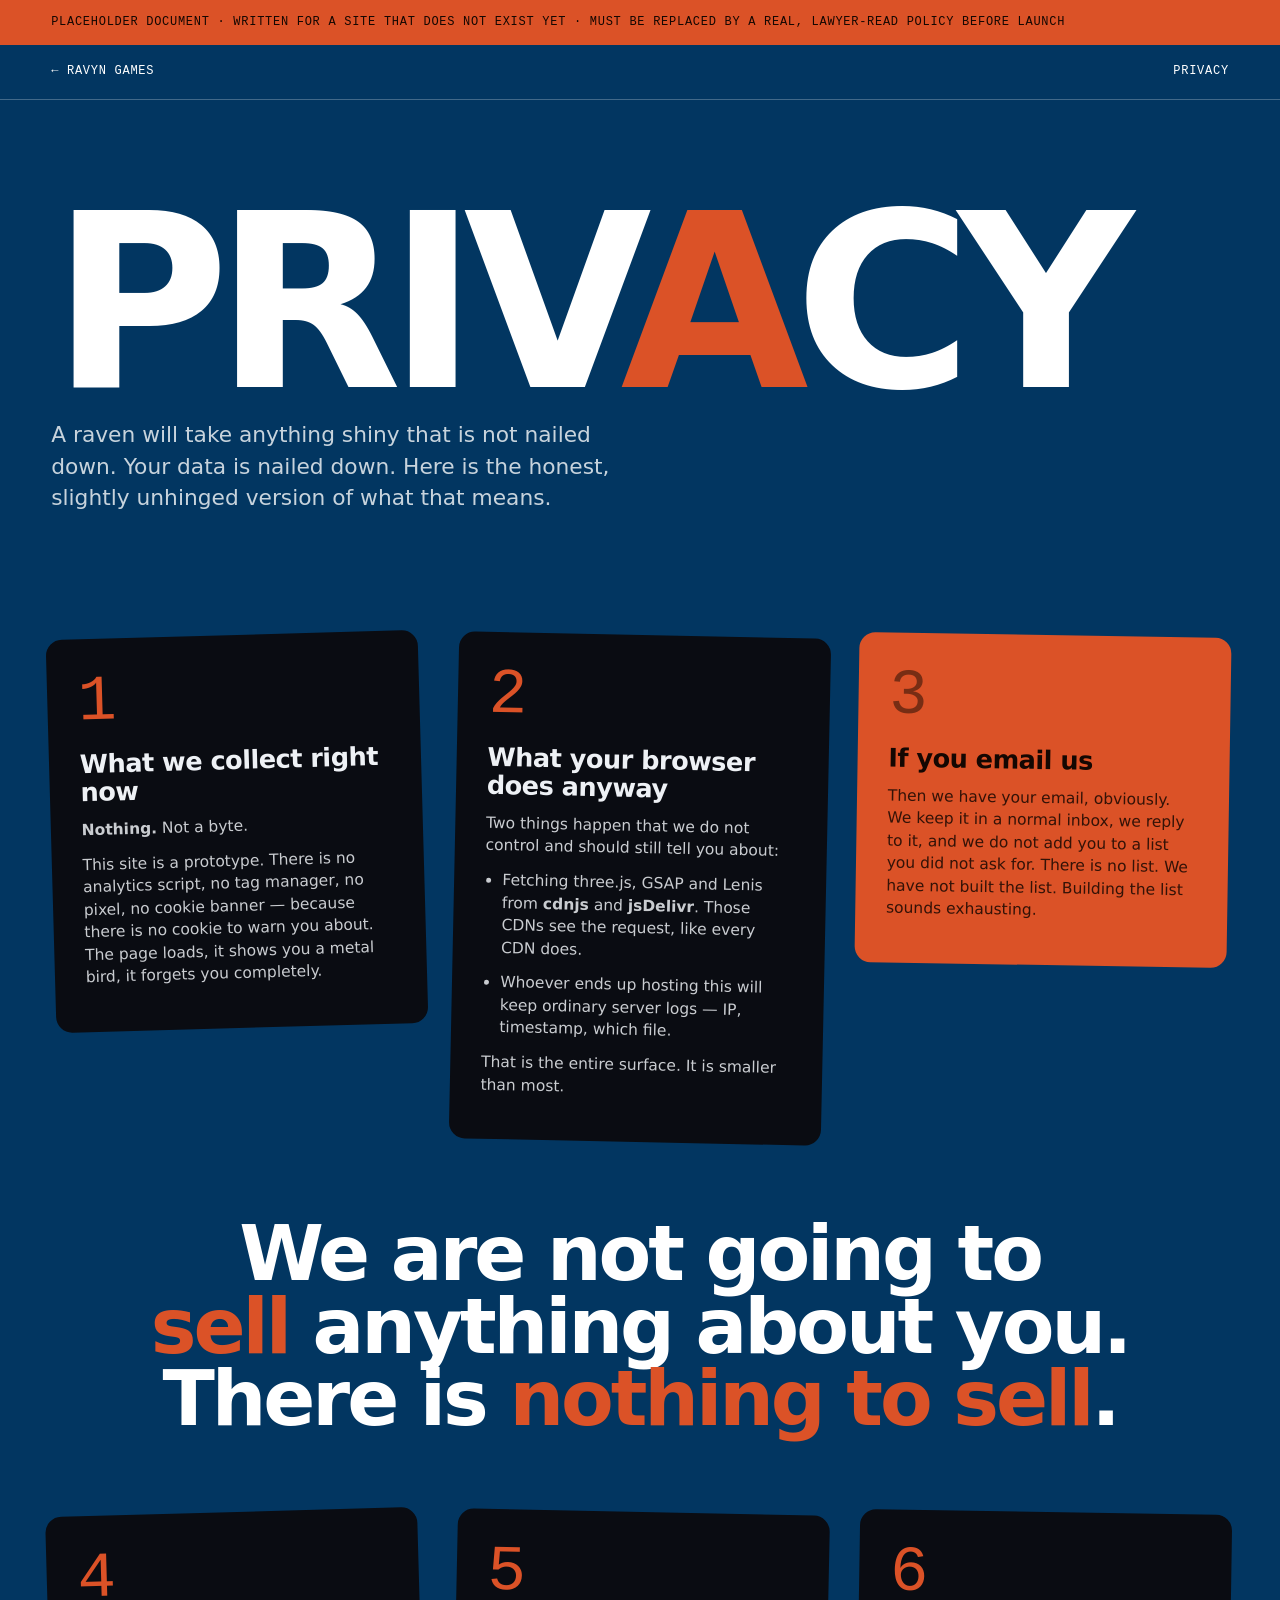
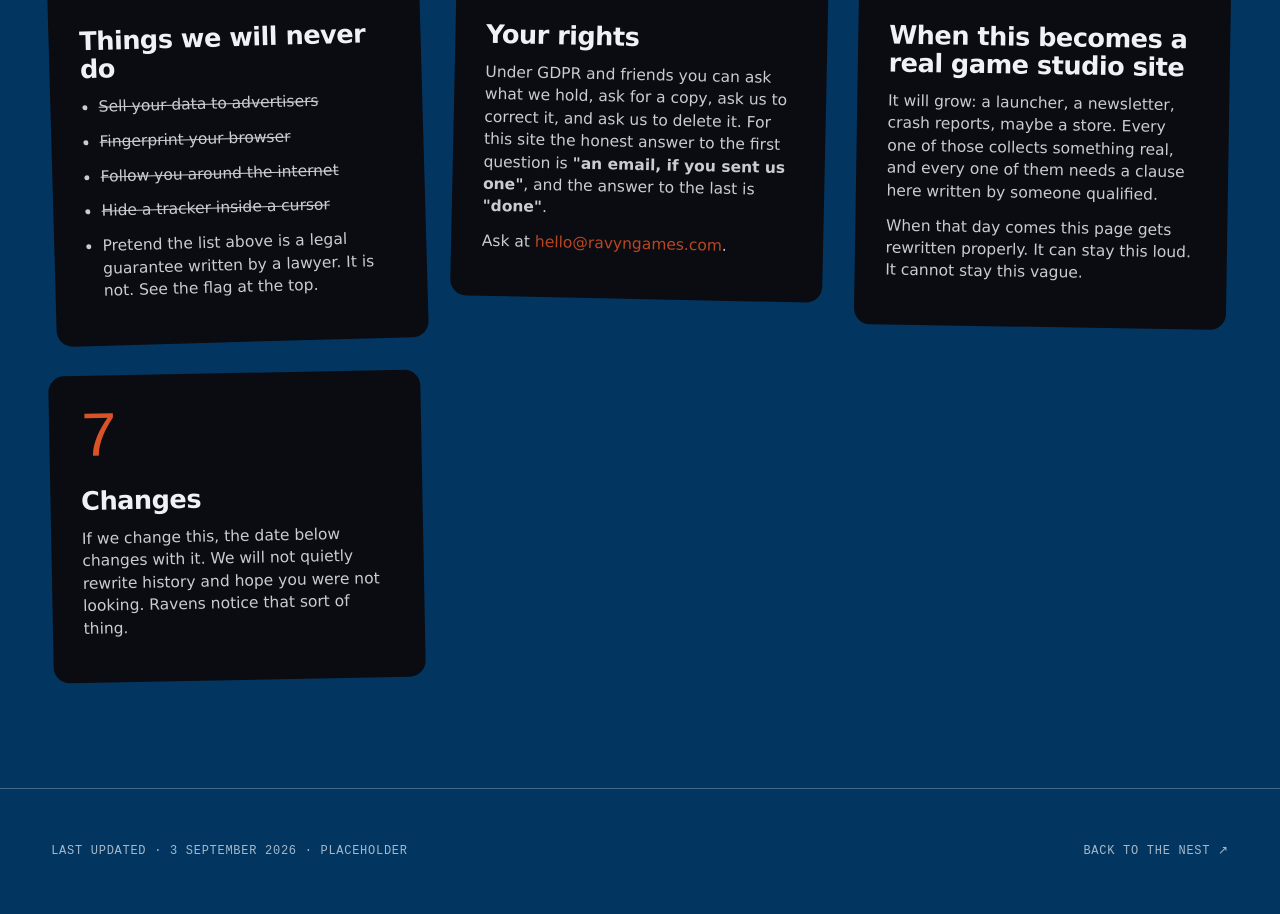
==== privacy.html @ 1fbb4109 "Add a placeholder privacy page Honest about a site that collects nothing, but it is not a lawyer's d" ====
<!doctype html>
<html lang="en">
<head>
<meta charset="utf-8">
<meta name="viewport" content="width=device-width, initial-scale=1">
<title>Privacy — RAVYN Games</title>
<meta name="robots" content="noindex">
<link rel="stylesheet" href="./styles.css">
<link rel="icon" href="data:image/svg+xml,%3Csvg xmlns='http://www.w3.org/2000/svg' viewBox='0 0 32 32'%3E%3Crect width='32' height='32' rx='7' fill='%230a0c12'/%3E%3Cpath d='M7 22l9-11 3 3 4-6 2 3-3 4 4 1-6 2-3 5z' fill='%23db5227'/%3E%3C/svg%3E">

<style>
  body { background: var(--flood); color: #fff; }

  .pv-nav {
    position: sticky; top: 0; z-index: 20;
    display: flex; justify-content: space-between; align-items: center;
    padding: 18px var(--pad);
    background: var(--flood); border-bottom: 1px solid rgba(255,255,255,.25);
  }
  .pv-nav a:hover { color: var(--accent); }

  .pv-flag {
    background: var(--accent); color: #140702;
    padding: 14px var(--pad); font-family: var(--mono);
    font-size: 12px; letter-spacing: .06em; text-transform: uppercase;
  }

  .pv-hero { padding: clamp(50px, 12vh, 130px) var(--pad) clamp(30px, 6vh, 70px); }
  .pv-hero h1 {
    font-size: clamp(64px, 19vw, 340px); line-height: .78;
    letter-spacing: -.06em; margin: 0; font-weight: 700;
  }
  .pv-hero h1 span { color: var(--accent); }
  .pv-hero p { max-width: 42ch; font-size: clamp(17px, 1.7vw, 24px); color: rgba(255,255,255,.78); }

  /* the chaos: a wall of leaning cards */
  .pv-wall {
    padding: clamp(20px, 5vh, 60px) var(--pad) clamp(60px, 12vh, 150px);
    display: grid; gap: clamp(16px, 2.4vw, 34px);
    grid-template-columns: repeat(auto-fit, minmax(min(100%, 300px), 1fr));
    align-items: start;
  }
  .pv-card {
    background: var(--bg); color: var(--text);
    border-radius: 16px; padding: clamp(20px, 2.4vw, 34px);
    transform: rotate(var(--r, 0deg));
    transition: transform .35s cubic-bezier(.2,.8,.2,1);
  }
  .pv-card:hover { transform: rotate(0deg) translateY(-6px); }
  .pv-card:nth-child(4n+1) { --r: -1.6deg; }
  .pv-card:nth-child(4n+2) { --r: 1.2deg; }
  .pv-card:nth-child(4n+3) { --r: .9deg; }
  .pv-card:nth-child(4n+4) { --r: -1.1deg; }
  .pv-card--loud { background: var(--accent); color: #140702; }
  .pv-card--loud .pv-num { color: rgba(20,7,2,.5); }

  .pv-num {
    font-family: var(--mono); font-size: clamp(40px, 5vw, 72px);
    line-height: 1; color: var(--accent); display: block; margin-bottom: .25em;
  }
  .pv-card h2 { font-size: clamp(21px, 2vw, 30px); margin: 0 0 .5em; line-height: 1.1; letter-spacing: -.02em; }
  .pv-card p, .pv-card li { color: inherit; opacity: .84; font-size: 15.5px; margin: 0 0 .8em; }
  .pv-card ul { margin: 0; padding-left: 1.1em; }
  .pv-card strong { opacity: 1; }

  .pv-shout {
    grid-column: 1 / -1;
    font-size: clamp(30px, 6vw, 92px); line-height: .95; font-weight: 700;
    letter-spacing: -.04em; text-align: center;
    padding: clamp(24px, 5vh, 60px) 0; margin: 0;
  }
  .pv-shout em { font-style: normal; color: var(--accent); }

  .pv-strike { text-decoration: line-through; opacity: .45; }

  .pv-foot {
    padding: clamp(30px, 6vh, 60px) var(--pad);
    border-top: 1px solid rgba(255,255,255,.25);
    display: flex; justify-content: space-between; flex-wrap: wrap; gap: 12px;
    color: rgba(255,255,255,.65);
  }
  .pv-foot a:hover { color: var(--accent); }
</style>
</head>

<body>

<div class="pv-flag">
  Placeholder document · written for a site that does not exist yet · must be replaced
  by a real, lawyer-read policy before launch
</div>

<header class="pv-nav mono">
  <a href="./index.html">&#8592; RAVYN Games</a>
  <span>Privacy</span>
</header>

<section class="pv-hero">
  <h1>PRIV<span>A</span>CY</h1>
  <p>
    A raven will take anything shiny that is not nailed down. Your data is nailed down.
    Here is the honest, slightly unhinged version of what that means.
  </p>
</section>

<main class="pv-wall">

  <article class="pv-card">
    <span class="pv-num">1</span>
    <h2>What we collect right now</h2>
    <p><strong>Nothing.</strong> Not a byte.</p>
    <p>
      This site is a prototype. There is no analytics script, no tag manager, no pixel,
      no cookie banner — because there is no cookie to warn you about. The page loads,
      it shows you a metal bird, it forgets you completely.
    </p>
  </article>

  <article class="pv-card">
    <span class="pv-num">2</span>
    <h2>What your browser does anyway</h2>
    <p>Two things happen that we do not control and should still tell you about:</p>
    <ul>
      <li>Fetching three.js, GSAP and Lenis from <strong>cdnjs</strong> and <strong>jsDelivr</strong>. Those CDNs see the request, like every CDN does.</li>
      <li>Whoever ends up hosting this will keep ordinary server logs — IP, timestamp, which file.</li>
    </ul>
    <p>That is the entire surface. It is smaller than most.</p>
  </article>

  <article class="pv-card pv-card--loud">
    <span class="pv-num">3</span>
    <h2>If you email us</h2>
    <p>
      Then we have your email, obviously. We keep it in a normal inbox, we reply to it,
      and we do not add you to a list you did not ask for. There is no list. We have not
      built the list. Building the list sounds exhausting.
    </p>
  </article>

  <p class="pv-shout">
    We are not going to<br><em>sell</em> anything about you.<br>
    There is <em>nothing to sell</em>.
  </p>

  <article class="pv-card">
    <span class="pv-num">4</span>
    <h2>Things we will never do</h2>
    <ul>
      <li class="pv-strike">Sell your data to advertisers</li>
      <li class="pv-strike">Fingerprint your browser</li>
      <li class="pv-strike">Follow you around the internet</li>
      <li class="pv-strike">Hide a tracker inside a cursor</li>
      <li>Pretend the list above is a legal guarantee written by a lawyer. It is not. See the flag at the top.</li>
    </ul>
  </article>

  <article class="pv-card">
    <span class="pv-num">5</span>
    <h2>Your rights</h2>
    <p>
      Under GDPR and friends you can ask what we hold, ask for a copy, ask us to correct it,
      and ask us to delete it. For this site the honest answer to the first question is
      <strong>"an email, if you sent us one"</strong>, and the answer to the last is
      <strong>"done"</strong>.
    </p>
    <p>Ask at <a class="accent" href="mailto:hello@ravyngames.com">hello@ravyngames.com</a>.</p>
  </article>

  <article class="pv-card">
    <span class="pv-num">6</span>
    <h2>When this becomes a real game studio site</h2>
    <p>
      It will grow: a launcher, a newsletter, crash reports, maybe a store. Every one of
      those collects something real, and every one of them needs a clause here written by
      someone qualified.
    </p>
    <p>
      When that day comes this page gets rewritten properly. It can stay this loud. It
      cannot stay this vague.
    </p>
  </article>

  <article class="pv-card">
    <span class="pv-num">7</span>
    <h2>Changes</h2>
    <p>
      If we change this, the date below changes with it. We will not quietly rewrite
      history and hope you were not looking. Ravens notice that sort of thing.
    </p>
  </article>

</main>

<footer class="pv-foot mono">
  <span>Last updated · 3 September 2026 · placeholder</span>
  <a href="./index.html">Back to the nest &#8599;</a>
</footer>

</body>
</html>
---- styles.css ----
/* ==========================================================================
   RAVYN Games — placeholder identity.
   Colour comes from the supplied palette; type is still a system stack.
   The one thing to know before editing: --bg and --flood are load-bearing.
   Effect 4's occlusion and the gallery edge fades read them as "the ground",
   so a copy that does not match its section stops disappearing.
   ========================================================================== */

:root {
  /* Supplied palette: #0A0C12 #023661 #3F3A42 #76828E #DB5227.
     All five are used. --text is the one derived value — the palette has no
     light tone and body copy needs one. */
  --bg:        #0a0c12;   /* the ground */
  --surface:   #171a22;   /* derived from --bg, for card and image beds */
  --line:      #3f3a42;   /* rules and borders */
  --text:      #eef1f5;   /* derived */
  --muted:     #76828e;   /* secondary copy */

  --accent:    #db5227;   /* the sharp word, and nothing else */
  --flood:     #023661;   /* the loud ground: the sliding panel and the footer */
  --flood-ink: #01223f;   /* darker flood, for occluders inside flood sections */

  --pad: clamp(20px, 4vw, 72px);
  --mono: ui-monospace, "SF Mono", "Cascadia Mono", Menlo, Consolas, monospace;
  --sans: "Helvetica Neue", Inter, system-ui, -apple-system, "Segoe UI", Arial, sans-serif;

  /* ── THE FONT SWAP HAPPENS HERE ───────────────────────────────────────
     --display drives the headline, the marquee and the footer wordmark.
     Nothing else needs to change. To bring in a web font:

       1. add the @font-face block or the <link> in index.html, then
       2. --display: "Your Face", var(--sans);

     Keep var(--sans) as the tail so the page still reads while the font
     loads or if it fails. After swapping, check two things: the footer
     wordmark's --step (it is in em, so it should hold, but a face with a
     very different cap height will want a nudge) and the hero headline's
     line-height. main.js already calls ScrollTrigger.refresh() on
     document.fonts.ready, so the sticky offsets remeasure themselves. */
  --display: var(--sans);
}

*, *::before, *::after { box-sizing: border-box; }
html { -webkit-text-size-adjust: 100%; }

body {
  margin: 0;
  background: var(--bg);
  color: var(--text);
  font-family: var(--sans);
  font-size: 16px;
  line-height: 1.45;
  overflow-x: hidden;
  -webkit-font-smoothing: antialiased;
}

img { max-width: 100%; display: block; }
a { color: inherit; text-decoration: none; }

.mono { font-family: var(--mono); font-size: 12px; letter-spacing: .06em; text-transform: uppercase; }
.muted { color: var(--muted); }
.accent { color: var(--accent); }
.wrap { padding-inline: var(--pad); max-width: 1600px; margin-inline: auto; width: 100%; }

h2 {
  font-family: var(--display);
  font-size: clamp(38px, 7vw, 96px);
  line-height: .95; letter-spacing: -.03em; font-weight: 700;
  margin: .35em 0 .5em;
}
.big { font-size: clamp(48px, 11vw, 170px); }
.lead { font-size: clamp(17px, 1.6vw, 24px); max-width: 46ch; color: #cfcfd6; }

/* editorial two-column: index left, content in the wider right column */
.grid {
  display: grid;
  grid-template-columns: minmax(0, 3fr) minmax(0, 7fr);
  gap: clamp(18px, 4vw, 72px);
  align-items: start;
}
.grid > :first-child { padding-top: .55em; }
@media (max-width: 900px) { .grid { grid-template-columns: 1fr; gap: 14px; } .grid > :first-child { padding-top: 0; } }

/* section index. Deliberately larger than .mono — it sits alone in a column
   against a 24px lead, and at 12px it read as a caption rather than a label. */
.idx { color: var(--accent); font-size: clamp(14px, 1.15vw, 18px); letter-spacing: .08em; }
.idx b { font-weight: 400; }

/* The accent word leans. On "flight" the slant does half the work; keeping it
   on the contact line too makes it a rule rather than a one-off. */
h1 em, h2 em { font-style: italic; color: var(--accent); }

.section { padding-block: clamp(90px, 16vh, 220px); position: relative; }
.small { margin-top: 28px; }

/* ── nav: text only, no bar, nothing occluded ─────────────────────────── */
.nav {
  position: fixed; inset: 0 0 auto 0; z-index: 20;
  display: flex; align-items: center; justify-content: space-between;
  padding: clamp(14px, 2.2vh, 26px) var(--pad);
  pointer-events: none;
  text-shadow: 0 1px 18px rgba(0,0,0,.75), 0 0 4px rgba(0,0,0,.5);
}
.nav a { pointer-events: auto; }
.nav__mark { font-weight: 700; letter-spacing: -.02em; font-size: clamp(18px, 1.35vw, 25px); color: var(--accent); }
.nav__mark span { color: var(--muted); font-weight: 400; margin-left: .35em; }
.nav__links { display: flex; align-items: center; gap: clamp(14px, 2vw, 34px); font-size: clamp(15px, 1.05vw, 19px); }
.nav__links a { opacity: .82; transition: opacity .25s, color .25s; }
.nav__links a:hover { opacity: 1; color: var(--accent); }
.nav__cta { display: inline-flex; align-items: center; gap: .55em; padding-left: clamp(14px, 2vw, 34px); border-left: 1px solid var(--line); }
.nav__cta i { width: 7px; height: 7px; border-radius: 50%; background: var(--accent); display: block; }
@media (max-width: 640px) { .nav__links a:not(.nav__cta) { display: none; } }

/* ── the 3D mark ──────────────────────────────────────────────────────
   Only the measurement pose. main.js reads it once, then owns
   position/top/left/scale every frame. See Effect 5b in docs.          */
.logo3d {
  position: absolute; z-index: 3; pointer-events: none;
  top: 52vh; left: 50vw;
  width: min(70vw, 920px); height: 44vh;
  transform: translate(-50%, -50%);
}
.logo3d__canvas { width: 100%; height: 100%; }
.logo3d__canvas canvas { display: block; width: 100% !important; height: 100% !important; }
@media (max-width: 640px) { .logo3d { top: 46vh; width: 78vw; height: 26vh; } }

/* ── Effect 1 — hero reveal ───────────────────────────────────────────── */
.hero { height: 260vh; position: relative; }
.hero__screen {
  position: sticky; top: 0; height: 100svh;
  display: flex; flex-direction: column; justify-content: flex-end;
  padding: var(--pad); padding-bottom: clamp(28px, 6vh, 70px);
  overflow: hidden;
}
.hero__eyebrow {
  margin: 0 0 auto; padding-top: clamp(70px, 12vh, 130px);
  font-size: clamp(15px, 1.5vw, 20px); letter-spacing: .1em;
}
.hero__title {
  font-family: var(--display);
  font-size: clamp(44px, 9vw, 150px);
  line-height: .92; letter-spacing: -.04em; font-weight: 700; margin: 0 0 .3em;
}
.hero__line { display: block; opacity: 0; will-change: opacity, transform; }
.hero__sub { max-width: 40ch; color: #cfcfd6; opacity: 0; will-change: opacity, transform; }
.hero__scroll { color: var(--muted); margin: clamp(20px, 4vh, 44px) 0 0; }

/* ── marquee ──────────────────────────────────────────────────────────── */
.marquee { overflow: hidden; padding-block: clamp(18px, 3vh, 40px); border-block: 1px solid var(--line); }
.marquee__track { display: flex; width: max-content; will-change: transform; }
.marquee__item {
  display: inline-flex; align-items: center; gap: .6em;
  font-family: var(--display);
  font-size: clamp(34px, 6vw, 92px); font-weight: 700;
  letter-spacing: -.03em; white-space: nowrap; padding-right: .5em;
}
.marquee__dot { color: var(--accent); }

/* ── Effect 2 — panel from the right, in the loud colour ──────────────────
   The stage is hold + slide, and BOTH numbers are mirrored in effects.js.
   If the slide budget is smaller than the panel's travel, the panel crosses
   the screen faster than you scroll and the whole thing reads as a teleport. */
.reveal {
  --hold:  min(55vw, 800px);
  --slide: min(95vw, 1800px);
  height: calc(100svh + var(--hold) + var(--slide));
  position: relative;
}
.reveal__screen { position: sticky; top: 0; height: 100svh; overflow: hidden; }
/* Both screens start their content on the same line. Centring each block to
   its own content height put the two section indices at different heights,
   so the label appeared to jump as the panel took over. */
.reveal__back, .reveal__panel {
  position: absolute; inset: 0;
  display: flex; align-items: start;
  padding-top: clamp(92px, 23vh, 230px);
}
.reveal__back { background: var(--bg); }
.reveal__panel {
  background: var(--flood);
  transform: translate3d(100%, 0, 0);
  will-change: transform;
}
.reveal__panel .lead, .reveal__panel .list span { color: rgba(255,255,255,.72); }
.reveal__panel .idx { color: var(--accent); }
.list { list-style: none; margin: 0; padding: 0; max-width: 68ch; }
.list li { display: grid; gap: .3em; padding: clamp(16px, 2.4vh, 30px) 0; border-top: 1px solid rgba(255,255,255,.2); }
.list b { font-size: clamp(20px, 2.4vw, 34px); letter-spacing: -.02em; }
.list span { color: var(--muted); }

/* ── Effect 6 — hold-to-skim gallery ──────────────────────────────────── */
.skim-section { padding-bottom: clamp(60px, 10vh, 140px); }
.skim {
  position: relative; width: 100vw;
  height: 44vw; max-height: 72vh; min-height: 300px;
  margin-top: clamp(30px, 5vw, 70px);
  overflow: hidden; cursor: pointer;
  touch-action: pan-y;                 /* JS owns X, browser keeps Y */
  user-select: none; -webkit-user-select: none;
}
/* on a phone vw and vh diverge hard — 68vw filled only a third of the screen
   while the desktop strip filled ~70%. Sized off vh so the strip reads the
   same on both. */
@media (max-width: 640px) { .skim { height: 50vh; min-height: 240px; max-height: none; } }
.skim::before, .skim::after {
  content: ""; position: absolute; top: 0; height: 100%; width: 7vw;
  z-index: 2; pointer-events: none; opacity: .85;
}
.skim::before { left: 0;  background: linear-gradient(90deg,  var(--bg), transparent); }
.skim::after  { right: 0; background: linear-gradient(270deg, var(--bg), transparent); }
.skim__scale { position: absolute; top: 0; left: 0; height: 100%; width: max-content; transform-origin: 50vw 50%; will-change: transform; }
.skim__loop  { display: flex; align-items: stretch; gap: 2.4vw; height: 100%; width: max-content; position: relative; will-change: transform; }
@media (max-width: 640px) { .skim__loop { gap: 14px; } }
.skim__item { flex: 0 0 auto; height: 100%; margin: 0; overflow: hidden; border-radius: 12px; pointer-events: none; background: var(--surface); }
.skim__item img { height: 100%; width: auto; max-width: none; object-fit: cover; user-select: none; -webkit-user-drag: none; }
.skim__cursor {
  position: fixed; top: 0; left: 0; z-index: 21;
  display: inline-flex; align-items: center; justify-content: center;
  padding: clamp(7px, .9vw, 14px) clamp(12px, 1.4vw, 20px);
  border-radius: 999px; background: var(--accent); color: #140702;
  font-family: var(--mono); font-size: 11px; letter-spacing: .08em; text-transform: uppercase;
  line-height: 1; white-space: nowrap;
  opacity: 0; pointer-events: none; will-change: transform, opacity;
}
@media (max-width: 900px) { .skim__cursor { display: none; } }

/* ── the watch — they look away, then they look at you ────────────────── */
.watch { height: 260vh; position: relative; }
.watch__screen {
  position: sticky; top: 0; height: 100svh; overflow: hidden;
  display: flex; flex-direction: column; justify-content: center;
  gap: clamp(24px, 5vh, 60px);
}
.watch__row {
  display: flex; gap: clamp(10px, 1.6vw, 28px);
  padding-inline: var(--pad); justify-content: center;
  perspective: 1400px;
}
.watch__card { margin: 0; flex: 1 1 0; max-width: 340px; min-width: 0; }
.watch__face {
  position: relative; aspect-ratio: 3 / 4;
  background: linear-gradient(160deg, var(--surface), #16161d);
  border: 1px solid var(--line); border-radius: 14px;
  transform-style: preserve-3d; will-change: transform;
  display: flex; align-items: center; justify-content: center; gap: 14%;
  overflow: hidden;
}
.watch__face::after {                       /* placeholder crosshatch */
  content: ""; position: absolute; inset: 0; opacity: .5;
  background: repeating-linear-gradient(135deg, transparent 0 9px, rgba(255,255,255,.03) 9px 10px);
}
.watch__eye {
  position: relative; z-index: 1;
  width: 15%; aspect-ratio: 1; border-radius: 50%;
  background: var(--muted); will-change: transform;
}
.watch__card figcaption { margin-top: 12px; color: var(--muted); }
@media (max-width: 700px) { .watch__row { flex-wrap: wrap; } .watch__card { flex: 1 1 40%; } }

/* ── button ───────────────────────────────────────────────────────────── */
.btn {
  display: inline-flex; align-items: center; gap: .7em;
  border: 1px solid var(--line); border-radius: 999px;
  padding: .85em 1.4em; font-size: clamp(15px, 1.4vw, 20px);
  transition: border-color .3s, background .3s, color .3s;
}
.btn:hover { border-color: var(--accent); color: var(--accent); background: rgba(219,82,39,.1); }
.btn i { color: var(--accent); font-style: normal; }

/* ── Effect 4 — layered wordmark, on the loud ground ──────────────────── */
.footer {
  /* the trail's whole travel budget. 210vh made the fan crawl — at 140vh the
     stage still pins for 40vh, which is enough to read as a held section */
  height: 140vh; position: relative;
  background: var(--flood); color: #fff;
}
.footer__screen {
  position: sticky; top: 0; height: 100svh; overflow: hidden;
  display: grid; grid-template-rows: auto 1fr auto;
  /* top rail has to clear the fixed nav, which floats over this section */
  padding: clamp(72px, 11vh, 104px) 0 clamp(20px, 4vh, 46px);
}
/* the fanned layers travel up past the stack box, so both rails have to
   sit above them or they get painted over */
.footer__links, .footer__meta { position: relative; z-index: 2; }
.footer__links {
  display: flex; flex-wrap: wrap; gap: clamp(14px, 2.4vw, 40px);
  border-bottom: 1px solid rgba(255,255,255,.22); padding-bottom: clamp(14px, 2.4vh, 26px);
}
.footer__links a { display: inline-flex; align-items: center; gap: .5em; opacity: .8; transition: opacity .25s, color .25s; }
.footer__links a:hover { opacity: 1; color: var(--accent); }
.footer__links i { font-style: normal; }
.footer__meta {
  display: flex; justify-content: space-between; flex-wrap: wrap; gap: 10px;
  color: rgba(255,255,255,.62);
  border-top: 1px solid rgba(255,255,255,.22); padding-top: clamp(12px, 2vh, 22px);
}
.footer__meta a:hover { color: var(--accent); }

.stack {
  --p: 0;
  --step: 0.2em;     /* travel per index step, measured against the cap height.
                        Positive: the trail grows downward, so at rest the word
                        sits high with the room it is about to fill below it
                        rather than a dead gap above it. */
  --fan: 1em;        /* 5 layers × 0.2em — the room the trail grows into */

  /* the display size lives here so --step and --fan are em of the wordmark,
     not of the 16px root */
  /* Word + trail measure 1.72em together (0.72 cap + 1.0 fan). The two rails
     and the screen padding eat about 200px, so cap the size to whatever is
     actually left — otherwise the block either overflows the screen or floats
     with dead space under it, depending on the window. */
  /* the vw term is per-letter sensitive: RAVYN is five caps where KROW was
     four, so it needs roughly a fifth less size to span the same width */
  font-size: clamp(62px, min(22.4vw, calc((100svh - 200px) / 1.72)), 415px);

  position: relative;
  isolation: isolate;                 /* keep z-index local to this component */
  align-self: center;
  width: 100%;
  padding-inline: var(--pad);
  /* reserving the fan as padding means align-self centres the whole assembly,
     word plus trail, instead of centring the word and letting the trail spill */
  padding-bottom: var(--fan);
}

/* Front and layers share typography AND box metrics. Three rules make this
   work, and all three are easy to get wrong:

   1. The FRONT needs a plate too. Without one, every layer shows through the
      gaps of the main word instead of only above it — including inside its
      counters, which is what made the O look chewed.
   2. The box IS the plate, so the box has to hug the letters. A normal line
      box carries roughly 0.23em of dead space above the cap line; with that
      in the way a step smaller than 0.23em lifts nothing but empty plate and
      the layers simply never appear.
   3. Front and layers must be metrically identical or the copies drift. */
.stack__front, .stack__layer {
  display: block;
  font-family: var(--display);
  font-size: inherit;                 /* the display size is set on .stack */
  font-weight: 700;
  letter-spacing: -.055em;
  text-align: center;
  background: var(--flood);           /* every copy carries its own ground */

  /* Fallback: tuned to Helvetica's cap height. Replaced below wherever the
     browser can do it properly, so a font swap does not need this number. */
  line-height: .72;
}

/* Trims the box to exactly cap-height→baseline for ANY face, which is what
   an <svg> logo gets for free and text does not. Swap --display and this
   keeps holding; the .72 above is only for browsers without it. */
@supports (text-box-trim: trim-both) {
  .stack__front, .stack__layer {
    line-height: 1;
    text-box: trim-both cap alphabetic;
  }
}
.stack__front { position: relative; z-index: 9; }
.stack__front em { font-style: normal; color: var(--accent); }

/* matched to the front's content box, not the padded box, so the plates
   line up edge to edge */
.stack__layer {
  position: absolute;
  top: 0; bottom: var(--fan); left: var(--pad); right: var(--pad);
  color: color-mix(in srgb, #fff calc(100% - var(--i) * 14%), var(--flood-ink));
  transform: translateY(calc(var(--p) * var(--i) * var(--step)));
  will-change: transform;
}
/* the O keeps full strength all the way back, so the trail reads as one
   repeated motif instead of the accent fading out with the greys */
.stack__layer em { font-style: normal; color: var(--accent); }

/* desktop hides the phone block entirely */
.footer__pitch, .footer__rows { display: none; }

/* ── phone footer ─────────────────────────────────────────────────────
   A pinned, centre-weighted composition needs width. On a phone it just
   leaves the wordmark stranded in a field of navy, so the whole section
   unstacks and scrolls normally instead.                                */
@media (max-width: 640px) {
  .footer { height: auto; min-height: 100svh; }
  .footer__screen {
    position: static; height: auto; display: block; overflow: visible;
    padding: clamp(88px, 13vh, 122px) 0 clamp(22px, 4vh, 38px);
  }
  .footer__links, .footer__meta { display: none; }   /* the row list replaces both */

  /* the 23.5vw ceiling is tuned to stop the desktop footer clipping; on a
     phone it leaves the wordmark small against the screen */
  .stack { font-size: clamp(64px, 21.4vw, 160px); align-self: auto; }

  .footer__pitch { display: block; color: rgba(255,255,255,.72); line-height: 2.1; margin-top: clamp(20px, 4vh, 36px); }
  .footer__pitch p { margin: 0; }

  .footer__rows {
    display: block; list-style: none; padding: 0 var(--pad);
    margin: clamp(34px, 7vh, 62px) 0 0;
  }
  .footer__rows li { border-top: 1px solid rgba(255,255,255,.28); }
  .footer__rows li:last-child { border-bottom: 1px solid rgba(255,255,255,.28); }
  .footer__rows a {
    display: flex; align-items: center; justify-content: space-between;
    gap: 12px; padding: 15px 0; font-size: 13px;
  }
  .footer__rows i { font-style: normal; opacity: .75; }
}

/* ── reduced motion ───────────────────────────────────────────────────── */
@media (prefers-reduced-motion: reduce) {
  .hero__line, .hero__sub { opacity: 1; }
  .hero, .reveal, .watch, .footer { height: auto; }
  .hero__screen, .reveal__screen, .watch__screen, .footer__screen { position: static; height: auto; }
  .hero__screen { min-height: 100svh; }
  .reveal__back, .reveal__panel { position: static; transform: none; padding-block: clamp(60px,12vh,140px); }
  .watch__face { transform: none !important; }
  .footer__screen { display: block; }
  .stack { margin-block: clamp(40px, 8vh, 90px); }
}
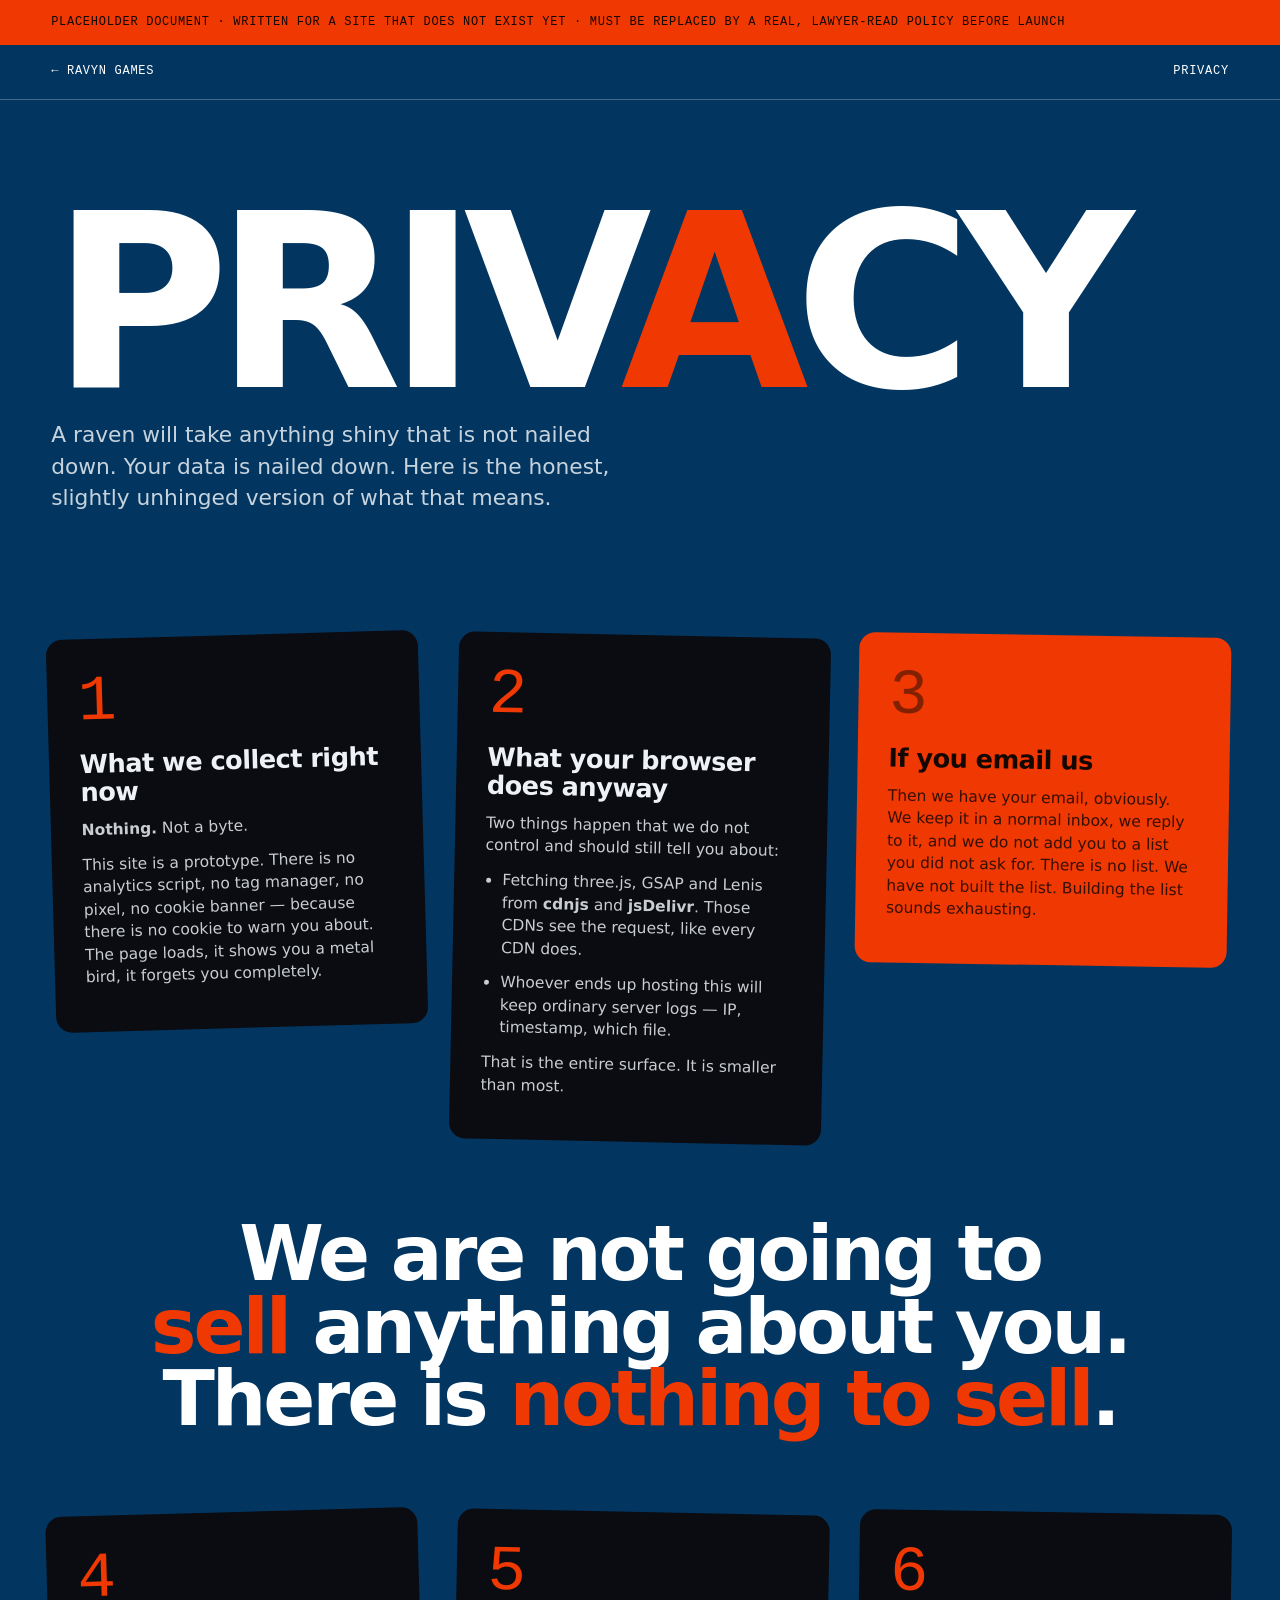
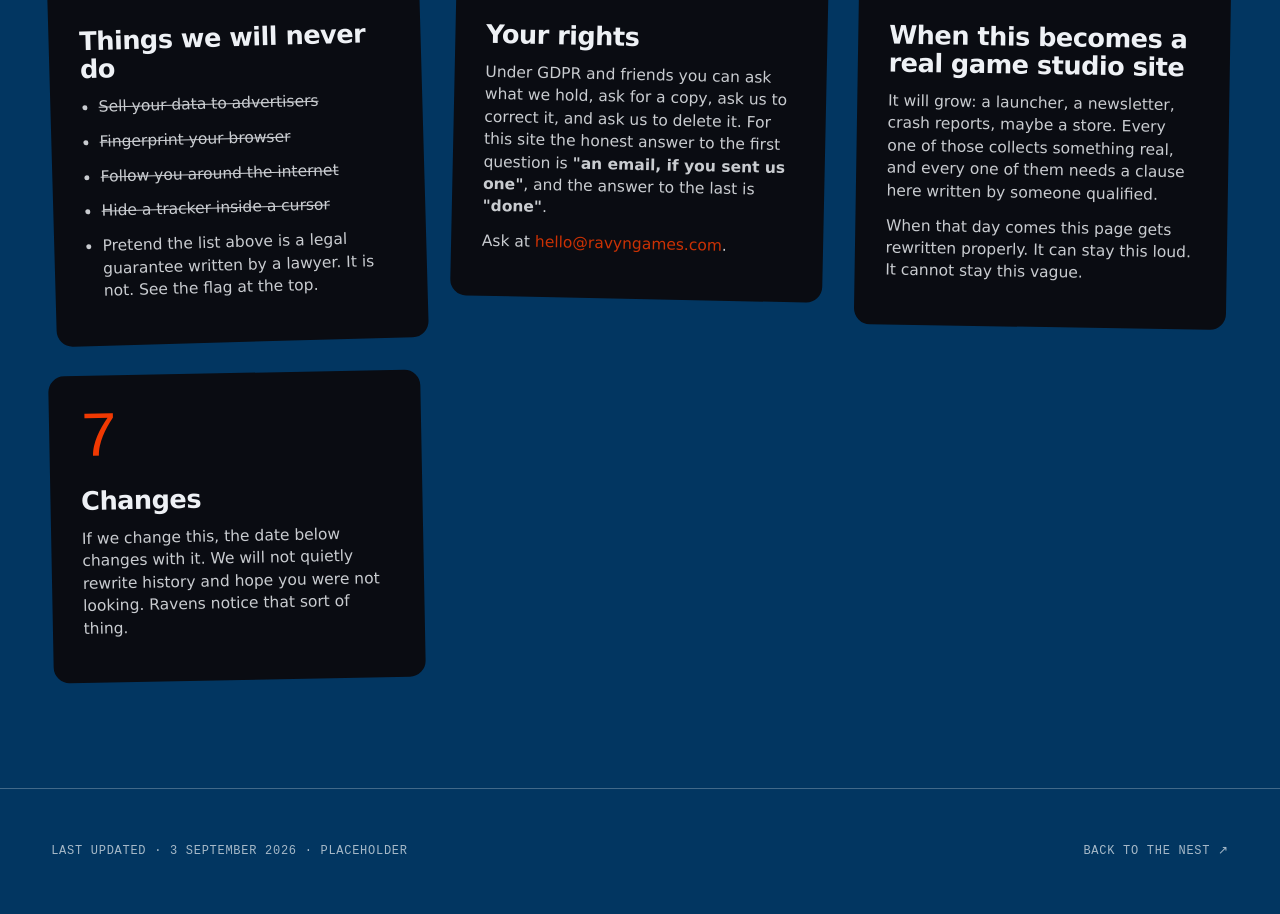
==== commit 9db938e1: "Use the raven render as the site icon Cut the bird out of Krow.PNG and threw away the paper and its " ====
--- a/privacy.html
+++ b/privacy.html
@@ -6,7 +6,12 @@
 <title>Privacy — RAVYN Games</title>
 <meta name="robots" content="noindex">
 <link rel="stylesheet" href="./styles.css">
-<link rel="icon" href="data:image/svg+xml,%3Csvg xmlns='http://www.w3.org/2000/svg' viewBox='0 0 32 32'%3E%3Crect width='32' height='32' rx='7' fill='%230a0c12'/%3E%3Cpath d='M7 22l9-11 3 3 4-6 2 3-3 4 4 1-6 2-3 5z' fill='%23db5227'/%3E%3C/svg%3E">
+
+<link rel="icon" href="./favicon.ico" sizes="16x16 32x32 48x48">
+<link rel="icon" type="image/png" sizes="32x32" href="./assets/favicon/icon-32.png">
+<link rel="icon" type="image/png" sizes="16x16" href="./assets/favicon/icon-16.png">
+<link rel="apple-touch-icon" sizes="180x180" href="./assets/favicon/apple-touch-icon.png">
+<meta name="theme-color" content="#023661">
 
 <style>
   body { background: var(--flood); color: #fff; }
--- a/styles.css
+++ b/styles.css
@@ -16,7 +16,7 @@
   --text:      #eef1f5;   /* derived */
   --muted:     #76828e;   /* secondary copy */
 
-  --accent:    #db5227;   /* the sharp word, and nothing else */
+  --accent:    #f03902;   /* the sharp word, and nothing else */
   --flood:     #023661;   /* the loud ground: the sliding panel and the footer */
   --flood-ink: #01223f;   /* darker flood, for occluders inside flood sections */
 
